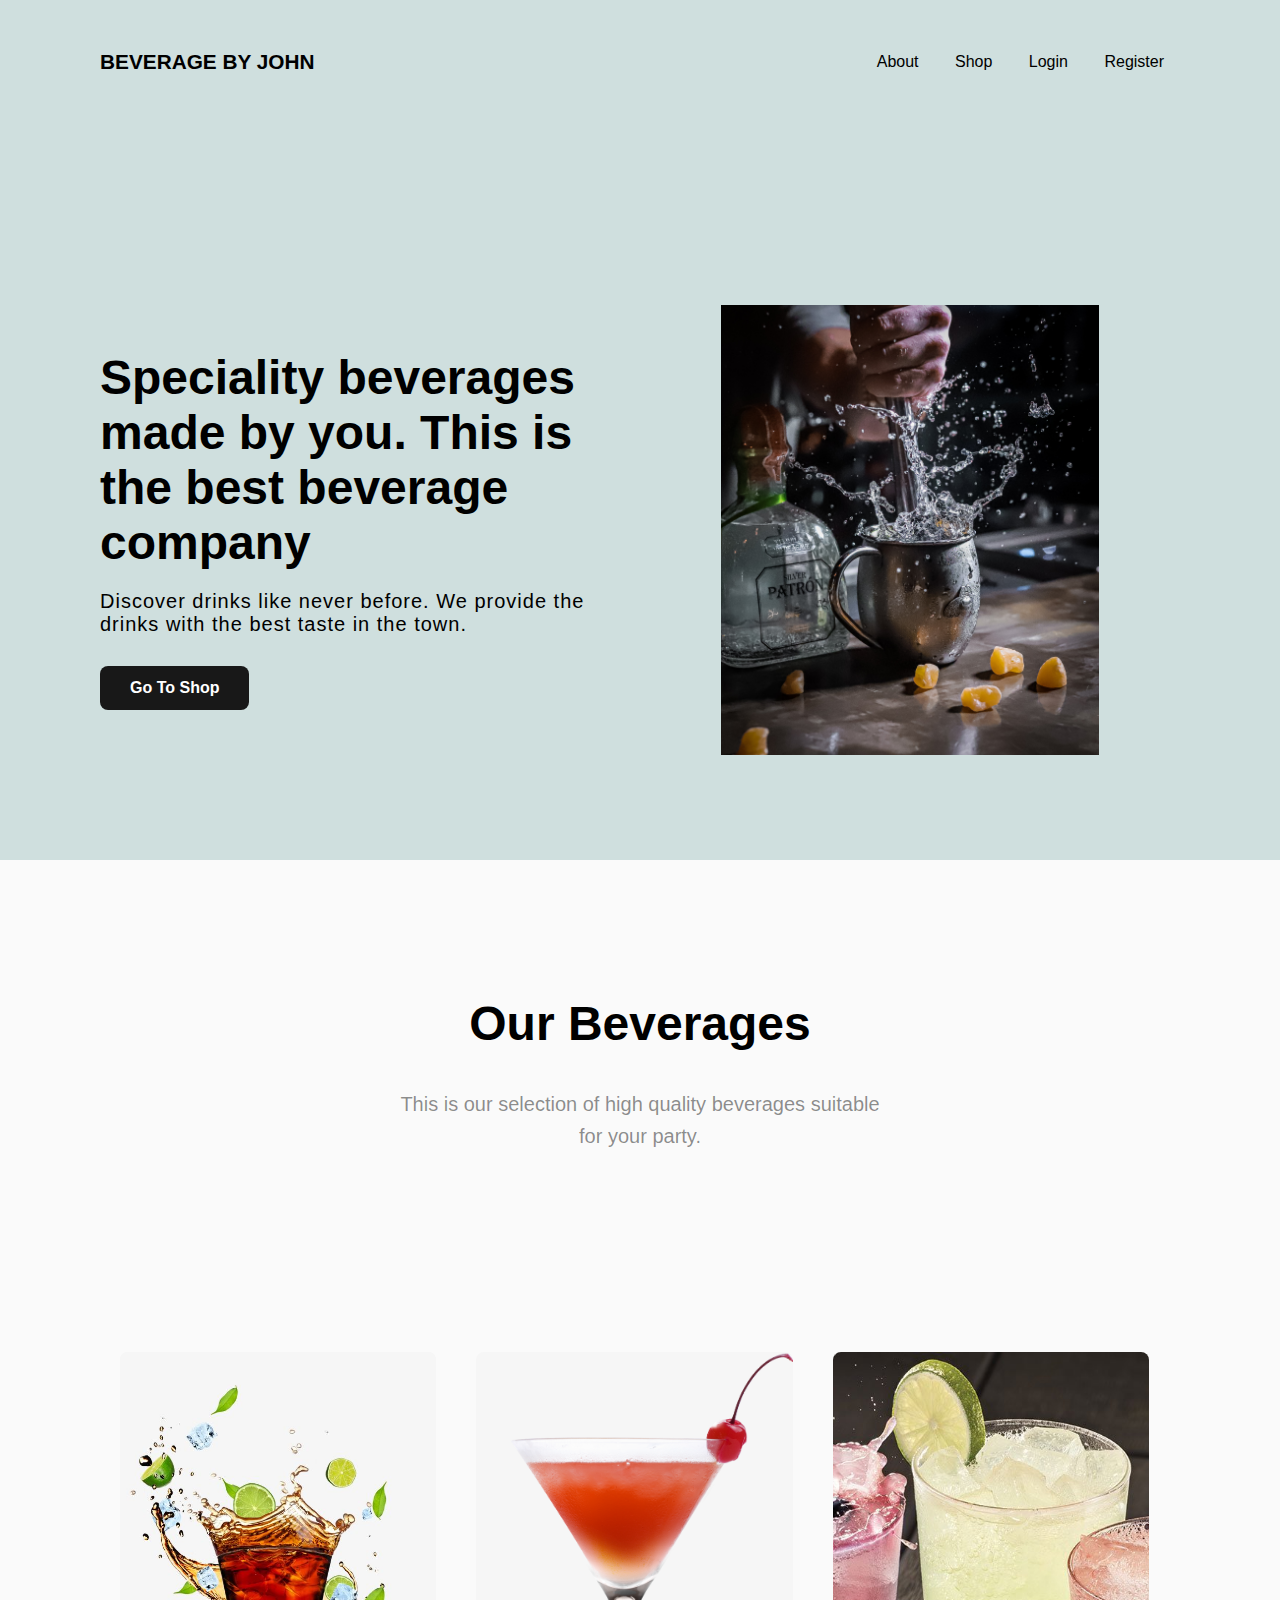
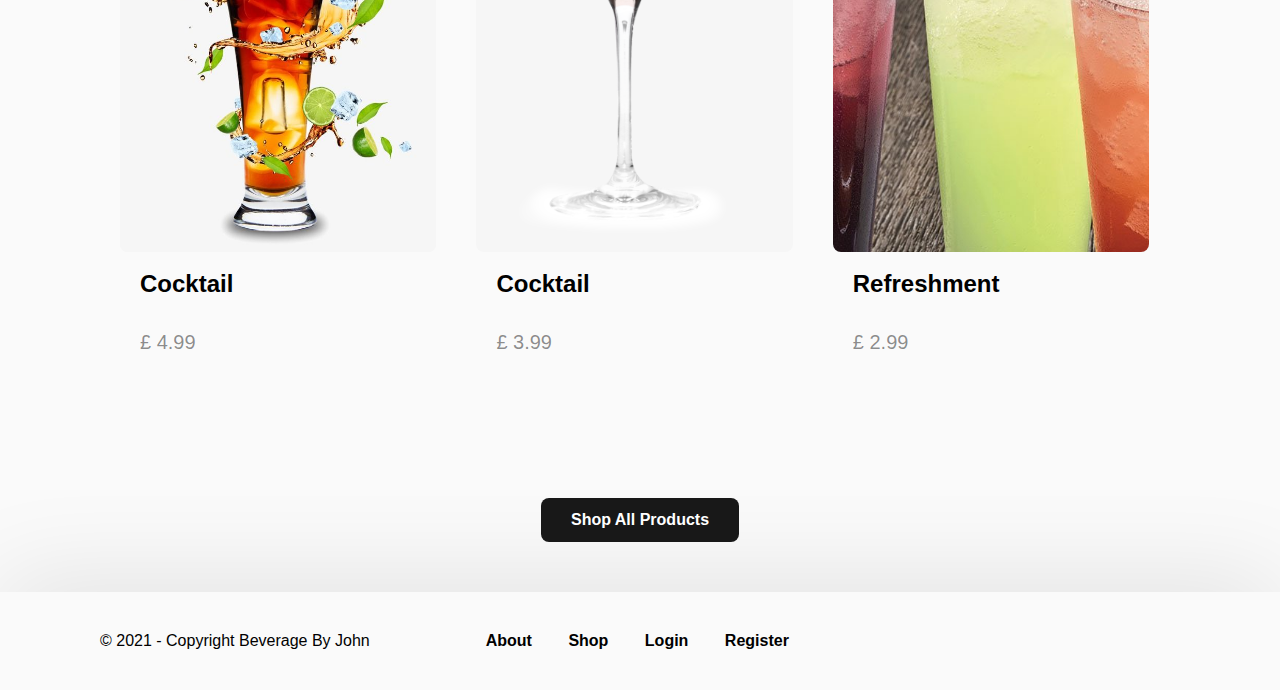
==== index.html @ 42e905fc "Add files via upload" ====
<!DOCTYPE html>
<html lang="en">

<head>
    <meta charset="UTF-8">
    <meta http-equiv="X-UA-Compatible" content="IE=edge">
    <meta name="viewport" content="width=device-width, initial-scale=1.0">
    <title>Beverage By John</title>
    <link rel="stylesheet" href="css/style.css">
</head>

<body>
    <div class="home-header">
        <div class="home-menu container">
            <div class="logo">
                <h1><a href="index.html">Beverage By John</a></h1>
            </div>
            <div class="menu">
                <ul>
                    <li><a href="about.html">About</a></li>
                    <li><a href="shop.html">Shop</a></li>
                    <li><a href="login.html">Login</a></li>
                    <li><a href="register.html">Register</a></li>
                </ul>
            </div>
        </div>
        <div class="home-banner container flex">
            <div class="w-50 content">
                <h1>Speciality beverages made by you. This is the best beverage company</h1>
                <p>Discover drinks like never before. We provide the drinks with the best taste in the town.
                </p>
                <div class="buttons">
                    <a href="shop.html">Go To Shop</a>
                </div>
            </div>
            <div class="w-50 flex justify-center">
                <img src="images/banner.jpg" alt="">
            </div>
        </div>
    </div>
    <main>
        <div class="header container">
            <h1>Our Beverages</h1>
            <p>This is our selection of high quality beverages suitable for your party.</p>
        </div>
        <div class="beverages container flex">
            <div class="w-33">
                <div class="beverage">
                    <div class="image">
                        <img src="images/cocktail.jpg" alt="">
                        <div class="add-to-cart">
                            <div class="buttons">
                                <a href="#">Add To Cart</a>
                            </div>
                        </div>
                    </div>
                    <div class="content">
                        <h1>Cocktail</h1>
                        <p>£ 4.99</p>
                    </div>
                </div>
            </div>
            <div class="w-33">
                <div class="beverage">
                    <div class="image">
                        <img src="images/cocktail.png" alt="">
                        <div class="add-to-cart">
                            <div class="buttons">
                                <a href="#">Add To Cart</a>
                            </div>
                        </div>
                    </div>
                    <div class="content">
                        <h1>Cocktail</h1>
                        <p>£ 3.99</p>
                    </div>
                </div>
            </div>
            <div class="w-33">
                <div class="beverage">
                    <div class="image">
                        <img src="images/refresh.jpg" alt="">
                        <div class="add-to-cart">
                            <div class="buttons">
                                <a href="#">Add To Cart</a>
                            </div>
                        </div>
                    </div>
                    <div class="content">
                        <h1>Refreshment</h1>
                        <p>£ 2.99</p>
                    </div>
                </div>
            </div>
        </div>
        <div class="buttons">
            <a href="shop.html">Shop All Products</a>
        </div>
    </main>
    <footer>
        <div class="container flex">
            <div class="col">
                <p>&copy; 2021 - Copyright Beverage By John</p>
            </div>
            <div class="col">
                <div class="menu">
                    <ul>
                        <li><a href="about.html">About</a></li>
                        <li><a href="shop.html">Shop</a></li>
                        <li><a href="login.html">Login</a></li>
                        <li><a href="register.html">Register</a></li>
                    </ul>
                </div>
            </div>
        </div>
    </footer>
    <script src="js/app.js"></script>
</body>

</html>
---- css/style.css ----
* {
    margin: 0;
    padding: 0;
    box-sizing: border-box;
}

body {
    font-family: -apple-system, BlinkMacSystemFont, Segoe UI, Roboto, Oxygen, Ubuntu, Cantarell, Fira Sans, Droid Sans, Helvetica Neue, sans-serif;
    background-color: rgb(250, 250, 250);
}

.container {
    padding: 50px 100px;
}

.home-header {
    background: #cfdfde;
    position: relative;
}

.home-menu {
    position: absolute;
    width: 100%;
    transition: .2s ease;
}

.home-menu.fixed {
    position: fixed;
    top: 0;
    width: 100%;
    box-shadow: 10px 10px 50px rgba(0, 0, 0, .1);
    background: #fff;
    padding: 20px 100px;
    z-index: 100;
}

.home-header .home-menu {
    display: flex;
    justify-content: space-between;
    align-items: center;
}

.home-header .home-menu .logo h1 {
    display: block;
    font-size: 1.3em;
}

.home-header .home-menu .logo h1 a {
    text-decoration: none;
    color: #000;
    text-transform: uppercase;
}

.home-menu .menu ul li,
footer .menu ul li {
    list-style-type: none;
    display: inline-block;
}

.home-menu .menu ul li a,
footer .menu ul li a {
    text-decoration: none;
    color: #000;
    padding: 0 16px;
}

.flex {
    display: flex;
    flex-wrap: wrap;
}

.justify-center {
    justify-content: center;
}

.w-50 {
    width: 50%;
}

.w-33 {
    padding: 20px;
    width: 33%;
}

.home-banner {
    justify-content: space-between;
    align-items: center;
    padding: 50px 100px;
    padding-top: 250px;
}

.home-banner .content {
    align-self: flex-start;
    padding: 100px 0;
}

.home-banner .content h1 {
    font-size: 48px;
    font-weight: bolder;
}

.home-banner .content p {
    margin-top: 20px;
    font-size: 20px;
    letter-spacing: 1px;
    font-weight: 400;
}

.buttons {
    margin-top: 30px;
}

.buttons a {
    display: inline-block;
    padding: 13px 30px;
    background: rgb(24, 24, 24);
    border-radius: 8px;
    color: #fff;
    font-weight: 600;
    text-decoration: none;
}

.home-banner img {
    width: 70%;
    display: block;
    max-height: 50vh;
    object-fit: cover;
}

.header {
    text-align: center;
}

.header.container {
    padding: 130px 400px !important;
}

.header h1 {
    font-size: 48px;
    line-height: 68px;
    margin-bottom: 30px;
}

.header p {
    color: rgba(0, 0, 0, 0.45);
    font-size: 20px;
    line-height: 32px;
    margin-top: 10px;
}

.beverage {
    background: transparent;
    border-radius: 8px;
}

.beverage .image img {
    width: 100%;
    display: block;
    height: 100%;
    object-fit: cover;
}

.beverage .content {
    padding: 20px;
}

.beverage .content h1 {
    font-weight: 800;
    font-size: 24px;
    line-height: 24px;
    color: black;
}

.beverage .content p {
    font-size: 20px;
    line-height: 32px;
    color: rgba(0, 0, 0, 0.45);
    margin-top: 30px;
}

.beverages+.buttons {
    text-align: center;
    padding: 20px;
    margin: 30px 0;
}

.beverage .image {
    position: relative;
    overflow-y: hidden;
    border-radius: 8px;
    height: 500px;
    background-color: #f6f6f6;
}

.beverage .add-to-cart {
    position: absolute;
    bottom: 0;
    left: 0;
    width: 100%;
    transform: translateY(100%);
    padding: 16px;
    text-align: center;
    opacity: 0;
    transition: .2s ease;
    box-shadow: 0 -10px 100px rgba(0, 0, 0, 0.1);
    background: #fff;
}

.add-to-cart .buttons {
    margin: 0;
}

.beverage:hover .add-to-cart {
    transform: translateY(0);
    opacity: 1;
}

.about .image {
    width: 100%;
    background-color: #fff;
    border-radius: 8px;
    transition: .2s ease;
}

.about .image:hover {
    box-shadow: 10px 10px 100px rgba(0, 0, 0, .1);
}

.about .image img {
    width: 100%;
    display: block;
    height: 400px;
}

.form {
    width: 100%;
}

.form form input {
    margin-bottom: 20px;
    width: 100%;
    padding: 10px 10px 10px 18px;
    font-size: 18px;
    background-color: #fff;
    border: none;
    color: white;
    border-radius: 4px;
}

.form form input[type="submit"] {
    cursor: pointer;
    background-color: rgb(24, 24, 24);
}

footer {
    padding: 20px 0;
    box-shadow: 0 -10px 100px rgba(0, 0, 0, .1);
}

footer ul li a {
    font-weight: bold;
}

footer .container {
    padding: 20px 100px;
}

footer .menu {
    margin-left: 100px;
}

@media (max-width: 1200px) {
    .header.container {
        padding: 130px 200px !important;
    }

    .about .image img {
        height: 250px !important;
    }
}

@media (max-width: 999px) {
    .container {
        padding: 50px !important;
    }

    footer .container {
        padding: 20px 50px !important;
    }
}

@media (max-width: 799px) {
    .container {
        padding: 30px !important;
    }

    .home-banner.flex {
        flex-direction: column;
    }

    .home-banner .w-50 {
        width: 100% !important;
    }

    .home-banner img {
        width: 100%;
    }

    .header.container {
        padding: 100px !important;
    }

    .w-33 {
        width: 50% !important;
    }

    .beverages.flex {
        flex-wrap: wrap;
    }

    footer .flex {
        flex-direction: column;
    }

    footer .menu {
        margin: 0;
        margin-top: 20px;
    }

    footer li {
        display: block !important;
        padding: 10px 0;
    }

    footer li a {
        display: block;
        padding: 0 !important;
    }
}

@media (max-width: 600px) {
    .home-header .home-menu {
        flex-direction: column;
    }

    .home-header .menu {
        margin-top: 20px;
    }

    .home-banner .content {
        padding: 150px 0 50px 0;
    }

    .header.container {
        padding: 150px 50px 50px 50px !important;
    }

    .w-33 {
        width: 100% !important;
    }

    .about .image img {
        height: auto !important;
    }
}
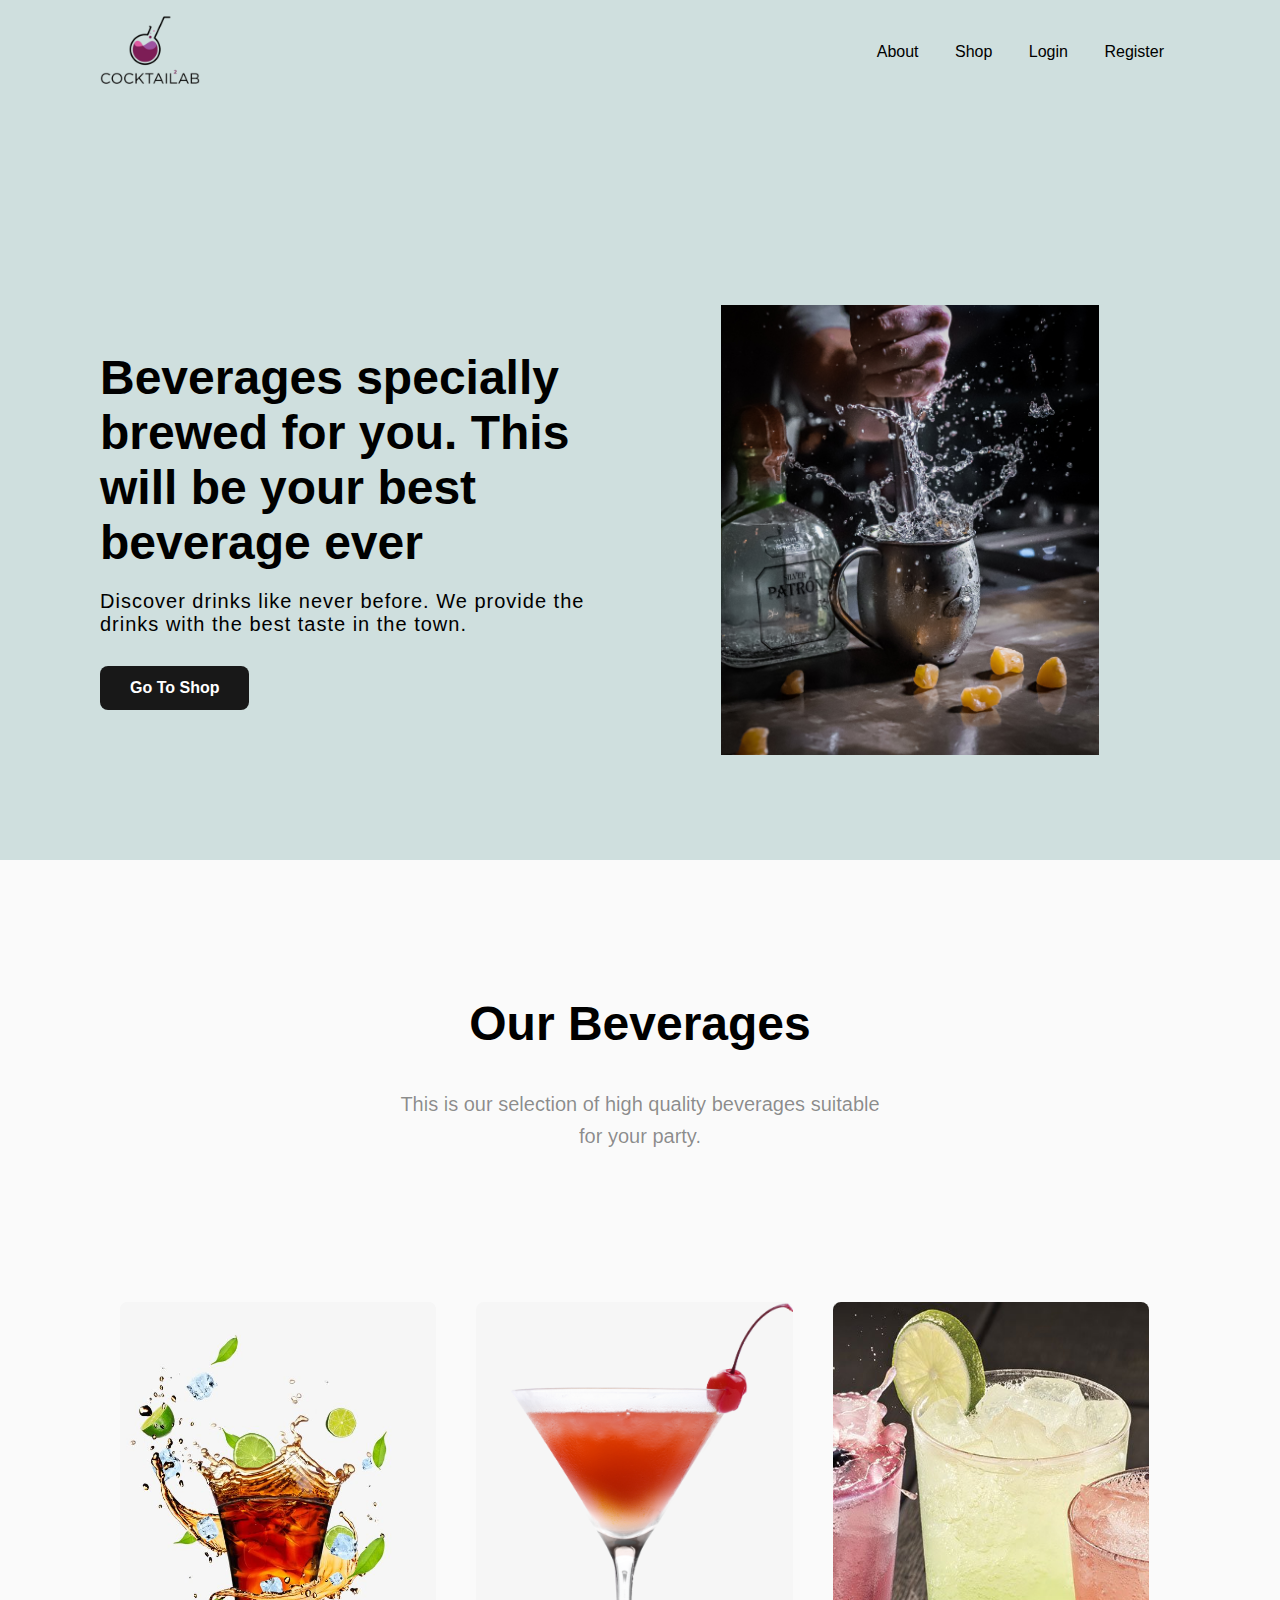
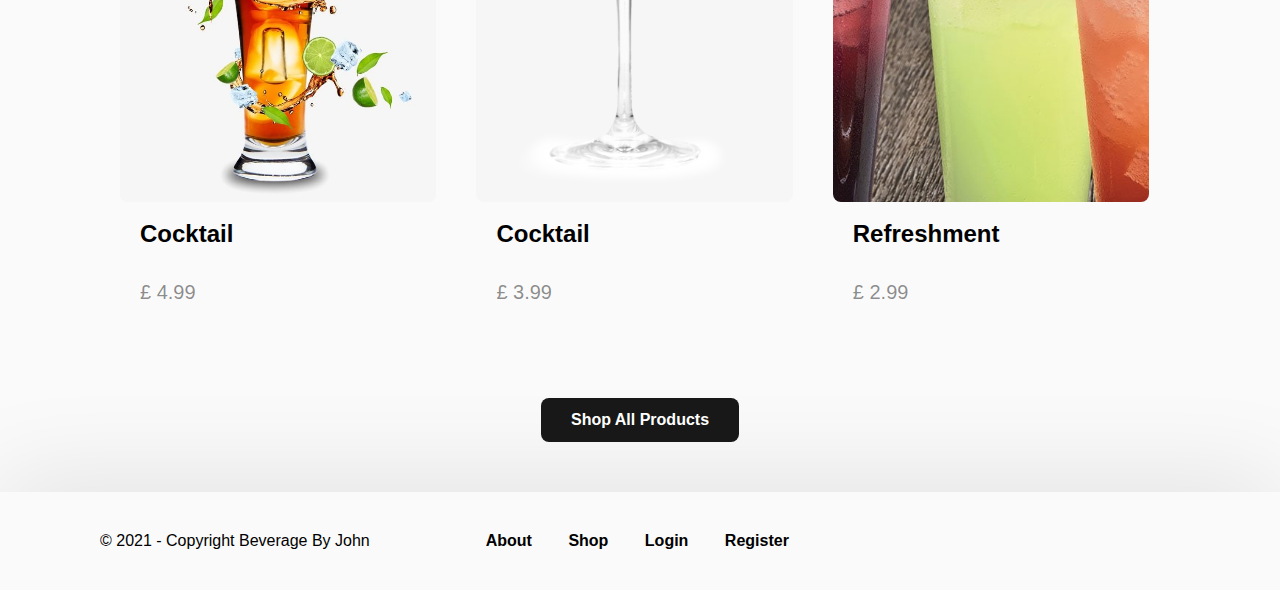
==== commit e2d71358: "nav changes" ====
--- a/index.html
+++ b/index.html
@@ -13,24 +13,24 @@
     <div class="home-header">
         <div class="home-menu container">
             <div class="logo">
-                <h1><a href="index.html">Beverage By John</a></h1>
+                <img src="./images/logo.png" alt="Logo">
             </div>
             <div class="menu">
                 <ul>
-                    <li><a href="about.html">About</a></li>
-                    <li><a href="shop.html">Shop</a></li>
-                    <li><a href="login.html">Login</a></li>
-                    <li><a href="register.html">Register</a></li>
+                    <li><a href="./pages/about.html">About</a></li>
+                    <li><a href="./pages/shop.html">Shop</a></li>
+                    <li><a href="./pages/login.html">Login</a></li>
+                    <li><a href=".pages/register.html">Register</a></li>
                 </ul>
             </div>
         </div>
         <div class="home-banner container flex">
             <div class="w-50 content">
-                <h1>Speciality beverages made by you. This is the best beverage company</h1>
+                <h1>Beverages specially brewed for you. This will be your best beverage ever</h1>
                 <p>Discover drinks like never before. We provide the drinks with the best taste in the town.
                 </p>
                 <div class="buttons">
-                    <a href="shop.html">Go To Shop</a>
+                    <a href="./pages/shop.html">Go To Shop</a>
                 </div>
             </div>
             <div class="w-50 flex justify-center">
--- a/css/style.css
+++ b/css/style.css
@@ -9,8 +9,12 @@
     background-color: rgb(250, 250, 250);
 }
 
+.logo img {
+    width: 100px;
+}
+
 .container {
-    padding: 50px 100px;
+    padding: 0px 100px;
 }
 
 .home-header {
@@ -290,6 +294,11 @@
 }
 
 @media (max-width: 799px) {
+    .home-menu .menu ul li a,
+    footer .menu ul li a {
+        padding: 0 4px;
+    }
+
     .container {
         padding: 30px !important;
     }
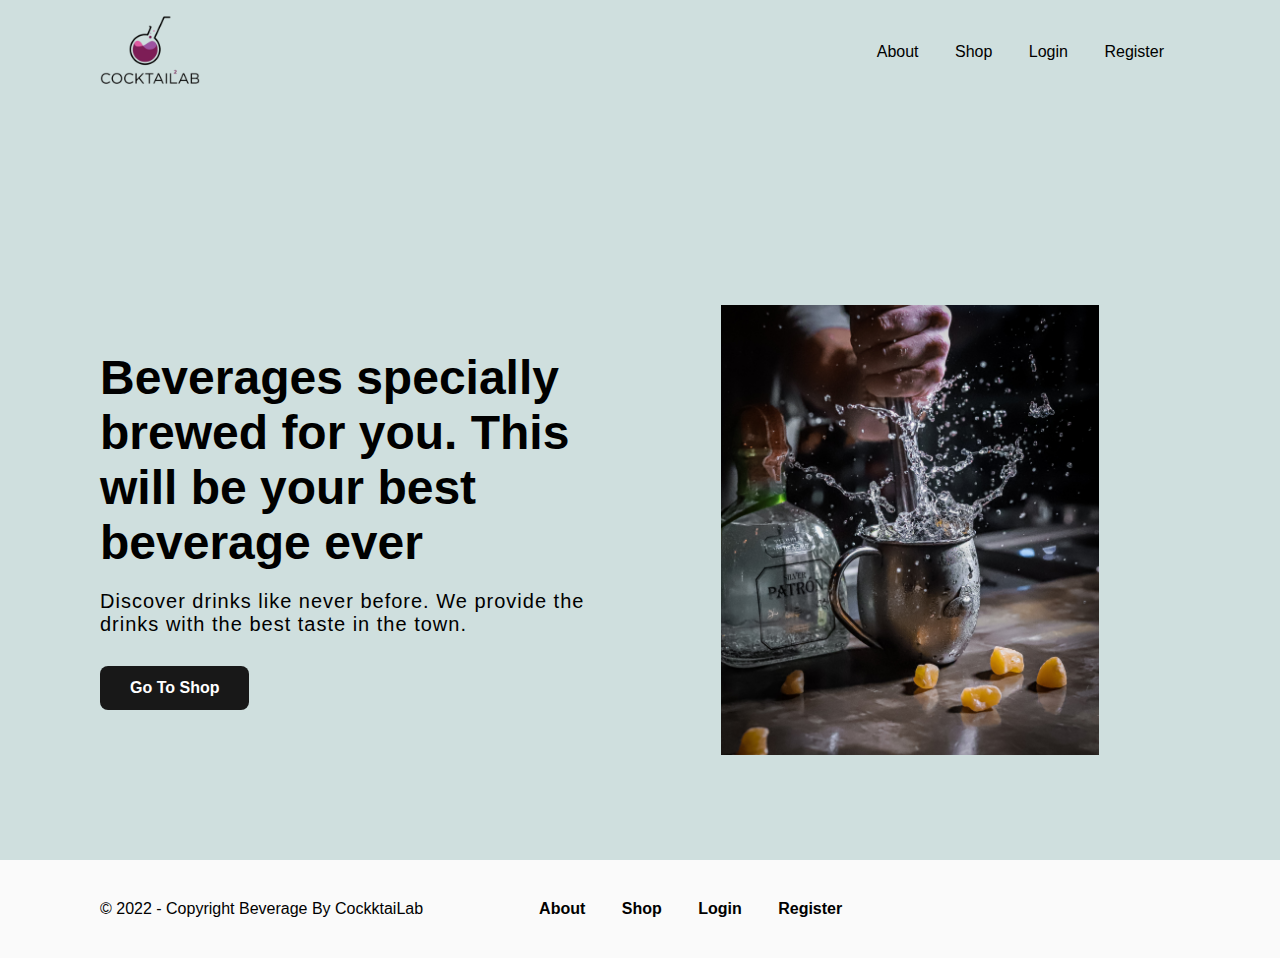
==== commit dd8006da: "login-register updates" ====
--- a/index.html
+++ b/index.html
@@ -20,7 +20,7 @@
                     <li><a href="./pages/about.html">About</a></li>
                     <li><a href="./pages/shop.html">Shop</a></li>
                     <li><a href="./pages/login.html">Login</a></li>
-                    <li><a href=".pages/register.html">Register</a></li>
+                    <li><a href="./pages/register.html">Register</a></li>
                 </ul>
             </div>
         </div>
@@ -38,78 +38,20 @@
             </div>
         </div>
     </div>
-    <main>
-        <div class="header container">
-            <h1>Our Beverages</h1>
-            <p>This is our selection of high quality beverages suitable for your party.</p>
-        </div>
-        <div class="beverages container flex">
-            <div class="w-33">
-                <div class="beverage">
-                    <div class="image">
-                        <img src="images/cocktail.jpg" alt="">
-                        <div class="add-to-cart">
-                            <div class="buttons">
-                                <a href="#">Add To Cart</a>
-                            </div>
-                        </div>
-                    </div>
-                    <div class="content">
-                        <h1>Cocktail</h1>
-                        <p>£ 4.99</p>
-                    </div>
-                </div>
-            </div>
-            <div class="w-33">
-                <div class="beverage">
-                    <div class="image">
-                        <img src="images/cocktail.png" alt="">
-                        <div class="add-to-cart">
-                            <div class="buttons">
-                                <a href="#">Add To Cart</a>
-                            </div>
-                        </div>
-                    </div>
-                    <div class="content">
-                        <h1>Cocktail</h1>
-                        <p>£ 3.99</p>
-                    </div>
-                </div>
-            </div>
-            <div class="w-33">
-                <div class="beverage">
-                    <div class="image">
-                        <img src="images/refresh.jpg" alt="">
-                        <div class="add-to-cart">
-                            <div class="buttons">
-                                <a href="#">Add To Cart</a>
-                            </div>
-                        </div>
-                    </div>
-                    <div class="content">
-                        <h1>Refreshment</h1>
-                        <p>£ 2.99</p>
-                    </div>
-                </div>
-            </div>
-        </div>
-        <div class="buttons">
-            <a href="shop.html">Shop All Products</a>
-        </div>
-    </main>
+
     <footer>
         <div class="container flex">
             <div class="col">
-                <p>&copy; 2021 - Copyright Beverage By John</p>
+                <p>&copy; 2022 - Copyright Beverage By CockktaiLab</p>
             </div>
             <div class="col">
                 <div class="menu">
                     <ul>
-                        <li><a href="about.html">About</a></li>
-                        <li><a href="shop.html">Shop</a></li>
-                        <li><a href="login.html">Login</a></li>
-                        <li><a href="register.html">Register</a></li>
-                    </ul>
+                    <li><a href="./pages/about.html">About</a></li>
+                    <li><a href="./pages/shop.html">Shop</a></li>
+                    <li><a href="./pages/login.html">Login</a></li>
+                    <li><a href="./pages/register.html">Register</a></li>
+                </ul>
                 </div>
             </div>
         </div>
--- a/css/style.css
+++ b/css/style.css
@@ -75,6 +75,14 @@
 
 .justify-center {
     justify-content: center;
+}
+
+.margin-auto-auto {
+    margin: auto auto;
+}
+
+.w-80 {
+    width: 80%;
 }
 
 .w-50 {
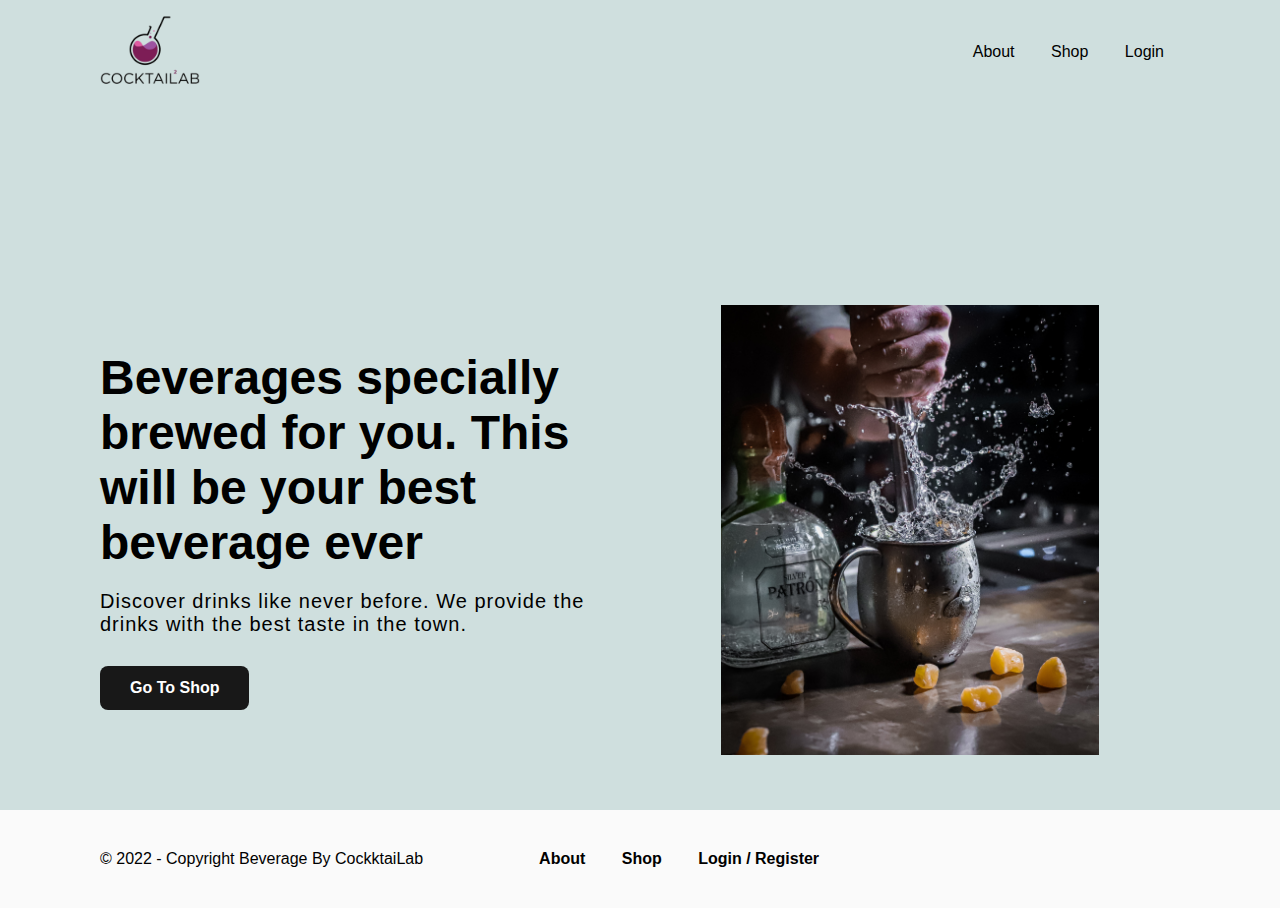
==== commit 22151dde: "done" ====
--- a/index.html
+++ b/index.html
@@ -5,12 +5,12 @@
     <meta charset="UTF-8">
     <meta http-equiv="X-UA-Compatible" content="IE=edge">
     <meta name="viewport" content="width=device-width, initial-scale=1.0">
-    <title>Beverage By John</title>
-    <link rel="stylesheet" href="css/style.css">
+    <title>CocktaiLab</title>
+    <link rel="stylesheet" href="./css/style.css">
 </head>
 
 <body>
-    <div class="home-header">
+    <div class="home-header height-90">
         <div class="home-menu container">
             <div class="logo">
                 <img src="./images/logo.png" alt="Logo">
@@ -20,7 +20,6 @@
                     <li><a href="./pages/about.html">About</a></li>
                     <li><a href="./pages/shop.html">Shop</a></li>
                     <li><a href="./pages/login.html">Login</a></li>
-                    <li><a href="./pages/register.html">Register</a></li>
                 </ul>
             </div>
         </div>
@@ -49,8 +48,7 @@
                     <ul>
                     <li><a href="./pages/about.html">About</a></li>
                     <li><a href="./pages/shop.html">Shop</a></li>
-                    <li><a href="./pages/login.html">Login</a></li>
-                    <li><a href="./pages/register.html">Register</a></li>
+                    <li><a href="./pages/login.html">Login / Register</a></li>
                 </ul>
                 </div>
             </div>
--- a/css/style.css
+++ b/css/style.css
@@ -20,6 +20,10 @@
 .home-header {
     background: #cfdfde;
     position: relative;
+}
+
+.height-90 {
+    height: 90vh;
 }
 
 .home-menu {
@@ -293,7 +297,7 @@
 
 @media (max-width: 999px) {
     .container {
-        padding: 50px !important;
+        padding: 0 50px !important;
     }
 
     footer .container {
@@ -308,7 +312,7 @@
     }
 
     .container {
-        padding: 30px !important;
+        padding: 0 30px !important;
     }
 
     .home-banner.flex {
